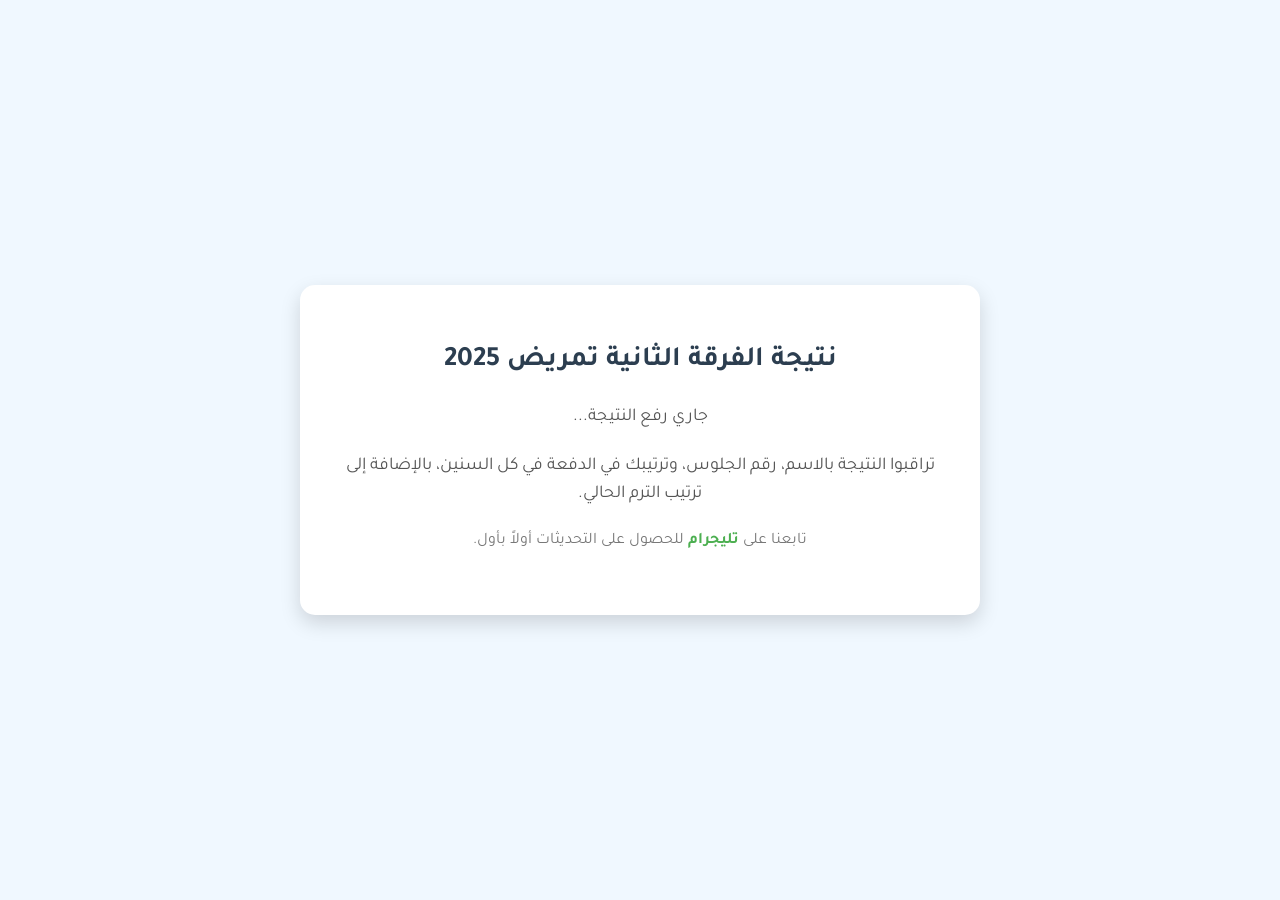
==== index.html @ 16c9d93f "Update index.html" ====
<!DOCTYPE html>
<html lang="ar">
<head>
    <meta charset="UTF-8">
    <meta name="viewport" content="width=device-width, initial-scale=1.0">
    <title>نتيجة الفرقة الثانية تمريض 2025</title>
    <style>
        body {
            font-family: 'Tajawal', sans-serif; /* خط عربي أنيق */
            direction: rtl;
            background-color: #f0f8ff;
            margin: 0;
            padding: 0;
            display: flex;
            justify-content: center;
            align-items: center;
            min-height: 100vh;
        }

        .container {
            width: 90%;
            max-width: 600px;
            margin: 20px;
            padding: 40px;
            background-color: #ffffff;
            border-radius: 15px;
            box-shadow: 0 8px 20px rgba(0, 0, 0, 0.15);
            text-align: center;
            transition: transform 0.3s ease, box-shadow 0.3s ease;
        }

        .container:hover {
            transform: translateY(-5px);
            box-shadow: 0 12px 25px rgba(0, 0, 0, 0.2);
        }

        h1 {
            color: #2c3e50; /* لون داكن أنيق */
            font-size: 28px;
            margin-bottom: 25px;
            font-weight: 700;
        }

        p {
            font-size: 18px;
            color: #555;
            line-height: 1.6;
            margin-bottom: 20px;
        }

        .note {
            font-size: 16px;
            color: #777;
            margin-top: 20px;
        }

        /* زر افتراضي */
        .button {
            display: inline-block;
            padding: 12px 30px;
            font-size: 16px;
            color: #fff;
            background-color: #4CAF50;
            border: none;
            border-radius: 25px;
            cursor: pointer;
            transition: background-color 0.3s ease;
        }

        .button:hover {
            background-color: #45a049;
        }

        /* رابط */
        a {
            color: #4CAF50;
            text-decoration: none;
            font-weight: bold;
        }

        a:hover {
            text-decoration: underline;
        }

        /* التنسيق للهواتف */
        @media (max-width: 768px) {
            h1 {
                font-size: 24px;
            }

            p {
                font-size: 16px;
            }

            .button {
                padding: 10px 25px;
                font-size: 14px;
            }
        }
    </style>
    <!-- رابط خط Tajawal من Google Fonts -->
    <link href="https://fonts.googleapis.com/css2?family=Tajawal:wght@400;700&display=swap" rel="stylesheet">
</head>
<body>

    <div class="container">
        <h1>نتيجة الفرقة الثانية تمريض 2025</h1>
        <p>جاري رفع النتيجة...</p>
        <p>تراقبوا النتيجة بالاسم، رقم الجلوس، وترتيبك في الدفعة في كل السنين، بالإضافة إلى ترتيب الترم الحالي.</p>
        <p class="note">تابعنا على <a href="https://t.me/Nursingology2025" target="_blank">تليجرام</a> للحصول على التحديثات أولاً بأول.</p>
    </div>

</body>
</html>
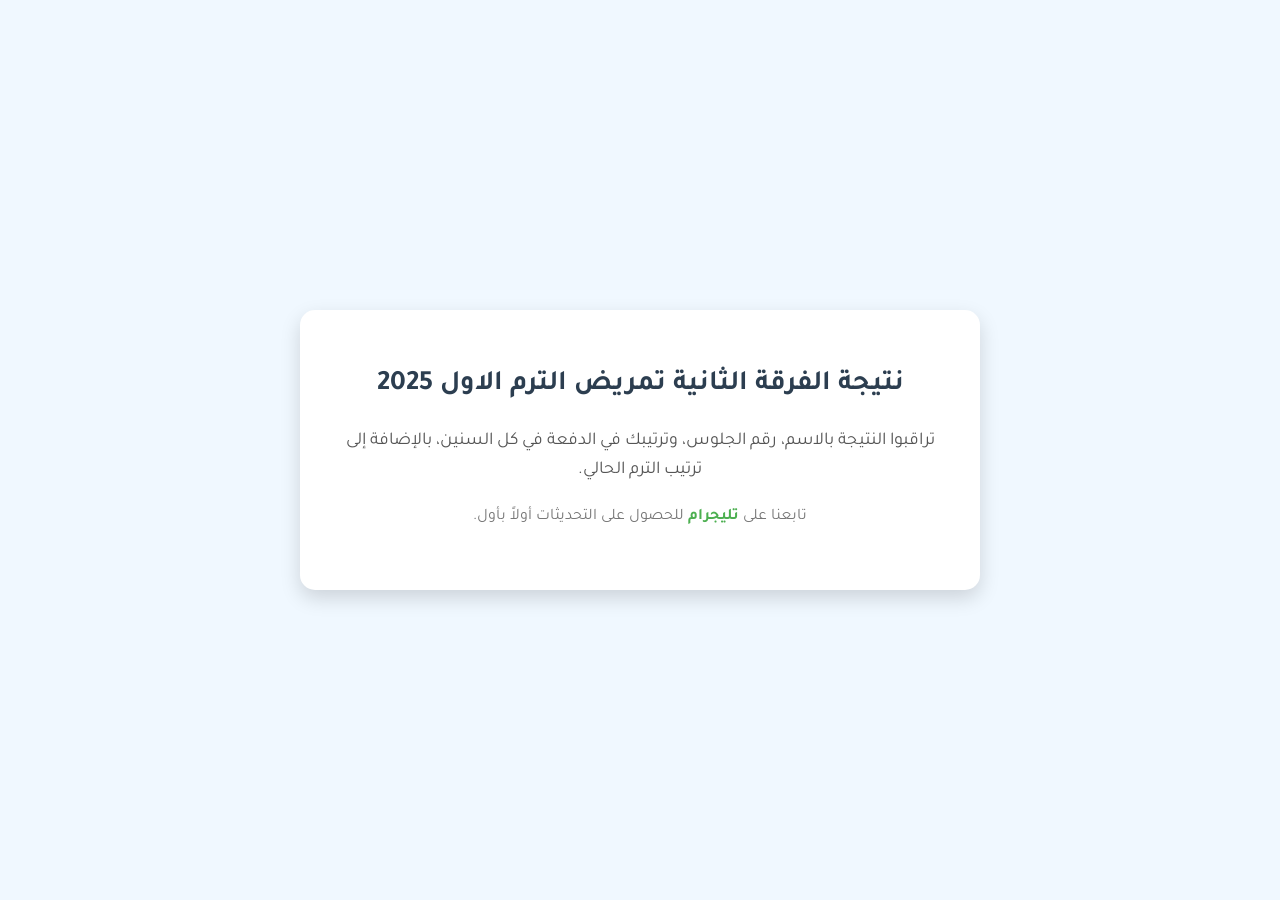
==== commit 7ea3a248: "Update index.html" ====
--- a/index.html
+++ b/index.html
@@ -104,8 +104,7 @@
 <body>
 
     <div class="container">
-        <h1>نتيجة الفرقة الثانية تمريض 2025</h1>
-        <p>جاري رفع النتيجة...</p>
+        <h1>نتيجة الفرقة الثانية تمريض الترم الاول 2025</h1>
         <p>تراقبوا النتيجة بالاسم، رقم الجلوس، وترتيبك في الدفعة في كل السنين، بالإضافة إلى ترتيب الترم الحالي.</p>
         <p class="note">تابعنا على <a href="https://t.me/Nursingology2025" target="_blank">تليجرام</a> للحصول على التحديثات أولاً بأول.</p>
     </div>
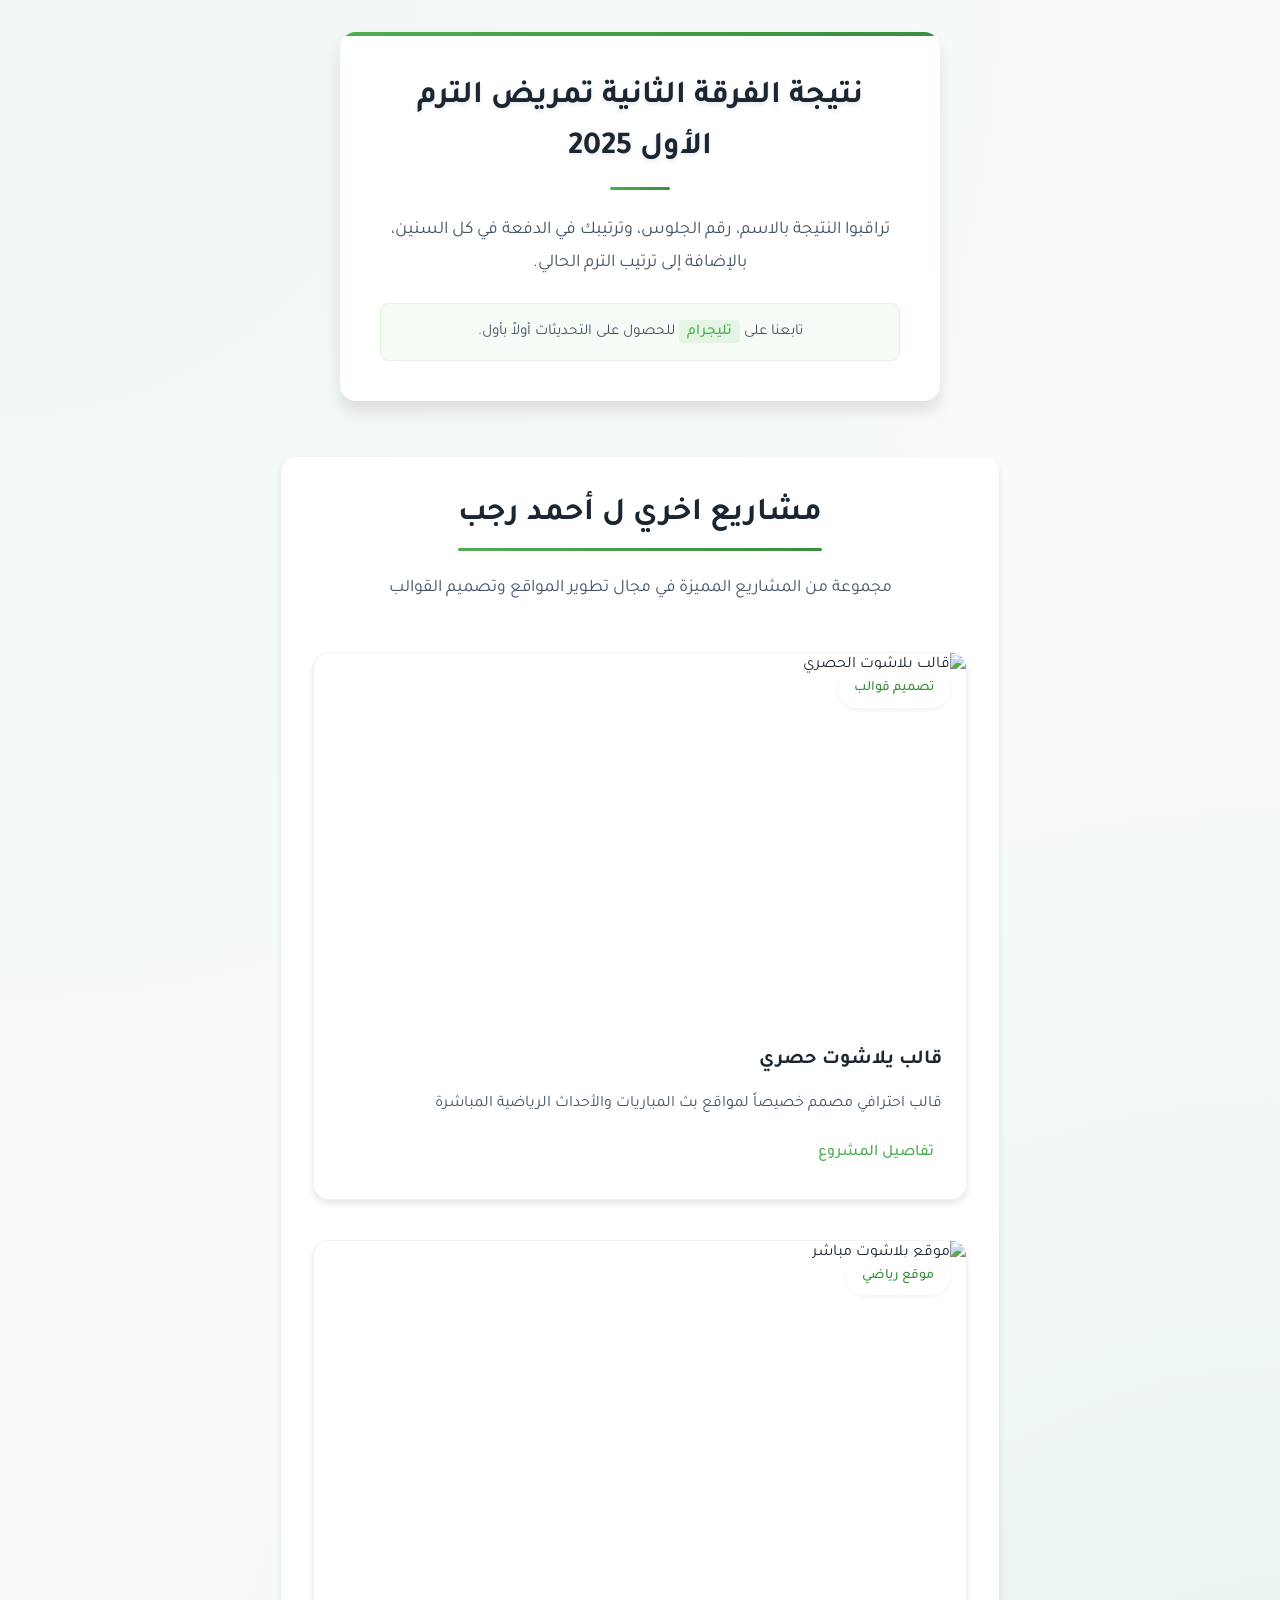
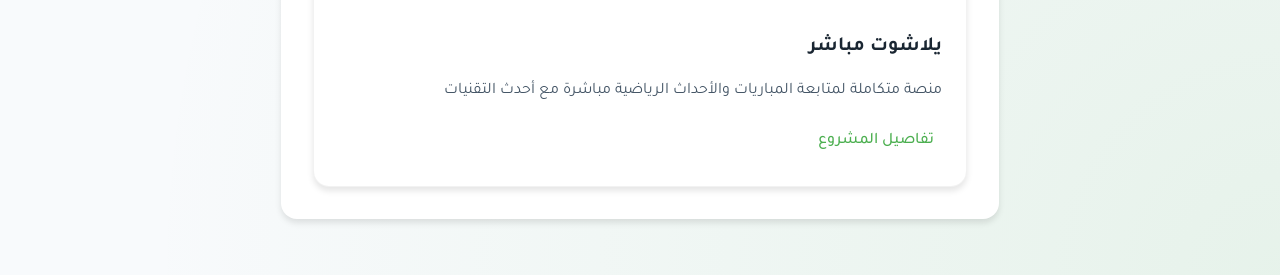
==== commit e49c5ac7: "Update index.html" ====
--- a/index.html
+++ b/index.html
@@ -3,111 +3,365 @@
 <head>
     <meta charset="UTF-8">
     <meta name="viewport" content="width=device-width, initial-scale=1.0">
+    <meta name="description" content="نتائج الفرقة الثانية تمريض 2025 - الترم الأول - موقع رسمي">
+    <meta name="theme-color" content="#4CAF50">
     <title>نتيجة الفرقة الثانية تمريض 2025</title>
+    <link href="https://fonts.googleapis.com/css2?family=Tajawal:wght@400;500;700&display=swap" rel="stylesheet">
     <style>
-        body {
-            font-family: 'Tajawal', sans-serif; /* خط عربي أنيق */
-            direction: rtl;
-            background-color: #f0f8ff;
+        :root {
+            --primary-color: #4CAF50;
+            --primary-light: #81c784;
+            --primary-dark: #388e3c;
+            --primary-hover: #45a049;
+            --text-primary: #1a2632;
+            --text-secondary: #445566;
+            --background-main: #f8fafc;
+            --card-background: #ffffff;
+            --gradient-primary: linear-gradient(135deg, var(--primary-color), var(--primary-dark));
+            --shadow-sm: 0 2px 4px rgba(0, 0, 0, 0.05);
+            --shadow-md: 0 4px 6px rgba(0, 0, 0, 0.1);
+            --shadow-lg: 0 10px 15px rgba(0, 0, 0, 0.1);
+            --border-radius: 1rem;
+            --transition-base: all 0.3s ease;
+        }
+
+        @keyframes fadeIn {
+            from { opacity: 0; transform: translateY(20px); }
+            to { opacity: 1; transform: translateY(0); }
+        }
+
+        @keyframes pulseGlow {
+            0% { box-shadow: 0 0 0 0 rgba(76, 175, 80, 0.4); }
+            70% { box-shadow: 0 0 0 10px rgba(76, 175, 80, 0); }
+            100% { box-shadow: 0 0 0 0 rgba(76, 175, 80, 0); }
+        }
+
+        * {
             margin: 0;
             padding: 0;
+            box-sizing: border-box;
+        }
+
+        body {
+            font-family: 'Tajawal', sans-serif;
+            direction: rtl;
+            background-color: var(--background-main);
+            background-image: 
+                radial-gradient(circle at 100% 100%, rgba(76, 175, 80, 0.1) 0%, transparent 50%),
+                radial-gradient(circle at 0% 0%, rgba(76, 175, 80, 0.05) 0%, transparent 50%);
+            line-height: 1.6;
+            min-height: 100vh;
             display: flex;
-            justify-content: center;
+            flex-direction: column;
             align-items: center;
-            min-height: 100vh;
+            color: var(--text-primary);
         }
 
         .container {
-            width: 90%;
-            max-width: 600px;
-            margin: 20px;
-            padding: 40px;
-            background-color: #ffffff;
-            border-radius: 15px;
-            box-shadow: 0 8px 20px rgba(0, 0, 0, 0.15);
+            width: min(90%, 600px);
+            margin: 2rem auto;
+            padding: 2.5rem;
+            background-color: var(--card-background);
+            border-radius: var(--border-radius);
+            box-shadow: var(--shadow-lg);
             text-align: center;
-            transition: transform 0.3s ease, box-shadow 0.3s ease;
+            transition: var(--transition-base);
+            animation: fadeIn 0.6s ease-out;
+            position: relative;
+            overflow: hidden;
+        }
+
+        .container::before {
+            content: '';
+            position: absolute;
+            top: 0;
+            left: 0;
+            right: 0;
+            height: 4px;
+            background: var(--gradient-primary);
         }
 
         .container:hover {
             transform: translateY(-5px);
-            box-shadow: 0 12px 25px rgba(0, 0, 0, 0.2);
+            box-shadow: var(--shadow-lg), 0 15px 30px rgba(76, 175, 80, 0.1);
         }
 
         h1 {
-            color: #2c3e50; /* لون داكن أنيق */
-            font-size: 28px;
-            margin-bottom: 25px;
+            color: var(--text-primary);
+            font-size: clamp(1.5rem, 4vw, 2rem);
+            margin-bottom: 1.5rem;
             font-weight: 700;
+            text-shadow: 0 2px 4px rgba(0, 0, 0, 0.1);
+            position: relative;
+            padding-bottom: 1rem;
+        }
+
+        h1::after {
+            content: '';
+            position: absolute;
+            bottom: 0;
+            right: 50%;
+            transform: translateX(50%);
+            width: 60px;
+            height: 3px;
+            background: var(--gradient-primary);
+            border-radius: 3px;
         }
 
         p {
-            font-size: 18px;
-            color: #555;
+            font-size: clamp(1rem, 2vw, 1.125rem);
+            color: var(--text-secondary);
+            margin-bottom: 1.25rem;
+            line-height: 1.8;
+        }
+
+        .note {
+            font-size: 0.95em;
+            color: var(--text-secondary);
+            margin-top: 1.5rem;
+            padding: 1rem;
+            background: rgba(76, 175, 80, 0.05);
+            border-radius: 0.5rem;
+            border: 1px solid rgba(76, 175, 80, 0.1);
+        }
+
+        .telegram-link {
+            color: var(--primary-color);
+            text-decoration: none;
+            font-weight: 500;
+            transition: var(--transition-base);
+            padding: 0.25rem 0.5rem;
+            border-radius: 0.25rem;
+            background: rgba(76, 175, 80, 0.1);
+        }
+
+        .telegram-link:hover {
+            color: var(--primary-dark);
+            background: rgba(76, 175, 80, 0.15);
+            text-decoration: none;
+        }
+
+        .projects {
+            width: min(90%, 1200px);
+            margin: 3.5rem auto;
+            padding: 2rem;
+            background: var(--card-background);
+            border-radius: var(--border-radius);
+            box-shadow: var(--shadow-md);
+        }
+
+        .projects-header {
+            text-align: center;
+            margin-bottom: 3rem;
+            position: relative;
+        }
+
+        .projects h2 {
+            font-size: clamp(1.5rem, 3vw, 2rem);
+            color: var(--text-primary);
+            margin-bottom: 1rem;
+            position: relative;
+            display: inline-block;
+        }
+
+        .projects h2::after {
+            content: '';
+            position: absolute;
+            bottom: -10px;
+            right: 0;
+            width: 100%;
+            height: 3px;
+            background: var(--gradient-primary);
+            border-radius: 3px;
+        }
+
+        .projects-description {
+            color: var(--text-secondary);
+            font-size: 1.1rem;
+            max-width: 600px;
+            margin: 1rem auto;
+        }
+
+        .project-grid {
+            display: grid;
+            grid-template-columns: repeat(auto-fit, minmax(320px, 1fr));
+            gap: 2.5rem;
+            margin-top: 2rem;
+        }
+
+        .project-item {
+            background: var(--card-background);
+            border-radius: var(--border-radius);
+            overflow: hidden;
+            box-shadow: var(--shadow-md);
+            transition: var(--transition-base);
+            position: relative;
+            display: flex;
+            flex-direction: column;
+            border: 1px solid rgba(0, 0, 0, 0.05);
+        }
+
+        .project-item:hover {
+            transform: translateY(-5px);
+            box-shadow: var(--shadow-lg);
+        }
+
+        .project-image-wrapper {
+            position: relative;
+            overflow: hidden;
+            aspect-ratio: 16/9;
+        }
+
+        .project-item img {
+            width: 100%;
+            height: 100%;
+            object-fit: cover;
+            transition: transform 0.5s ease;
+        }
+
+        .project-item:hover img {
+            transform: scale(1.08);
+        }
+
+        .project-content {
+            padding: 1.5rem;
+            display: flex;
+            flex-direction: column;
+            gap: 1rem;
+            flex: 1;
+        }
+
+        .project-title {
+            font-size: 1.25rem;
+            color: var(--text-primary);
+            font-weight: 700;
+            margin: 0;
+        }
+
+        .project-description {
+            color: var(--text-secondary);
+            font-size: 1rem;
             line-height: 1.6;
-            margin-bottom: 20px;
-        }
-
-        .note {
-            font-size: 16px;
-            color: #777;
-            margin-top: 20px;
-        }
-
-        /* زر افتراضي */
-        .button {
-            display: inline-block;
-            padding: 12px 30px;
-            font-size: 16px;
-            color: #fff;
-            background-color: #4CAF50;
-            border: none;
-            border-radius: 25px;
-            cursor: pointer;
-            transition: background-color 0.3s ease;
-        }
-
-        .button:hover {
-            background-color: #45a049;
-        }
-
-        /* رابط */
-        a {
-            color: #4CAF50;
+            margin: 0;
+        }
+
+        .project-link {
+            display: inline-flex;
+            align-items: center;
+            gap: 0.5rem;
+            color: var(--primary-color);
             text-decoration: none;
-            font-weight: bold;
-        }
-
-        a:hover {
-            text-decoration: underline;
-        }
-
-        /* التنسيق للهواتف */
+            font-weight: 500;
+            margin-top: auto;
+            padding: 0.5rem;
+            border-radius: 0.5rem;
+            transition: var(--transition-base);
+        }
+
+        .project-link:hover {
+            background: rgba(76, 175, 80, 0.1);
+            color: var(--primary-dark);
+        }
+
+        .project-tag {
+            position: absolute;
+            top: 1rem;
+            right: 1rem;
+            background: rgba(255, 255, 255, 0.9);
+            padding: 0.5rem 1rem;
+            border-radius: 2rem;
+            font-size: 0.875rem;
+            color: var(--primary-dark);
+            font-weight: 500;
+            box-shadow: var(--shadow-sm);
+        }
+
         @media (max-width: 768px) {
-            h1 {
-                font-size: 24px;
-            }
-
-            p {
-                font-size: 16px;
-            }
-
-            .button {
-                padding: 10px 25px;
-                font-size: 14px;
+            .container {
+                padding: 1.5rem;
+                margin: 1rem auto;
+            }
+
+            .projects {
+                padding: 1.5rem;
+                margin: 2rem auto;
+            }
+
+            .project-grid {
+                grid-template-columns: 1fr;
+                gap: 2rem;
+            }
+
+            .project-content {
+                padding: 1.25rem;
+            }
+        }
+
+        @media (prefers-reduced-motion: reduce) {
+            .container,
+            .project-item {
+                animation: none;
+            }
+
+            .container:hover,
+            .project-item:hover {
+                transform: none;
+            }
+
+            .project-item:hover img {
+                transform: none;
             }
         }
     </style>
-    <!-- رابط خط Tajawal من Google Fonts -->
-    <link href="https://fonts.googleapis.com/css2?family=Tajawal:wght@400;700&display=swap" rel="stylesheet">
 </head>
 <body>
-
-    <div class="container">
-        <h1>نتيجة الفرقة الثانية تمريض الترم الاول 2025</h1>
-        <p>تراقبوا النتيجة بالاسم، رقم الجلوس، وترتيبك في الدفعة في كل السنين، بالإضافة إلى ترتيب الترم الحالي.</p>
-        <p class="note">تابعنا على <a href="https://t.me/Nursingology2025" target="_blank">تليجرام</a> للحصول على التحديثات أولاً بأول.</p>
-    </div>
-
+    <main>
+        <div class="container">
+            <h1>نتيجة الفرقة الثانية تمريض الترم الأول 2025</h1>
+            <p>تراقبوا النتيجة بالاسم، رقم الجلوس، وترتيبك في الدفعة في كل السنين، بالإضافة إلى ترتيب الترم الحالي.</p>
+            <div class="note">
+                تابعنا على 
+                <a href="https://t.me/Nursingology2025" target="_blank" rel="noopener" class="telegram-link">تليجرام</a> 
+                للحصول على التحديثات أولاً بأول.
+            </div>
+        </div>
+
+        <section class="projects">
+            <div class="projects-header">
+                <h2>مشاريع اخري ل أحمد رجب</h2>
+                <p class="projects-description">مجموعة من المشاريع المميزة في مجال تطوير المواقع وتصميم القوالب</p>
+            </div>
+            
+            <div class="project-grid">
+                <article class="project-item">
+                    <div class="project-image-wrapper">
+                        <img src="https://nafezly-production.fra1.cdn.digitaloceanspaces.com/uploads/services/27872_62d70c73ecc2f-1658260595.jpg" alt="قالب يلاشوت الحصري">
+                        <span class="project-tag">تصميم قوالب</span>
+                    </div>
+                    <div class="project-content">
+                        <h3 class="project-title">قالب يلاشوت حصري</h3>
+                        <p class="project-description">قالب احترافي مصمم خصيصاً لمواقع بث المباريات والأحداث الرياضية المباشرة</p>
+                        <a href="https://khamsat.com/user/abuhmid" target="_blank" rel="noopener" class="project-link">
+                            تفاصيل المشروع
+                        </a>
+                    </div>
+                </article>
+
+                <article class="project-item">
+                    <div class="project-image-wrapper">
+                        <img src="https://khamsat.hsoubcdn.com/images/services/2500970/647ab84b4382a92a9743b61cd7f50200.jpg" alt="موقع يلاشوت مباشر">
+                        <span class="project-tag">موقع رياضي</span>
+                    </div>
+                    <div class="project-content">
+                        <h3 class="project-title">يلاشوت مباشر</h3>
+                        <p class="project-description">منصة متكاملة لمتابعة المباريات والأحداث الرياضية مباشرة مع أحدث التقنيات</p>
+                        <a href="https://khamsat.com/user/abuhmid" target="_blank" rel="noopener" class="project-link">
+                            تفاصيل المشروع
+                        </a>
+                    </div>
+                </article>
+            </div>
+        </section>
+    </main>
 </body>
 </html>
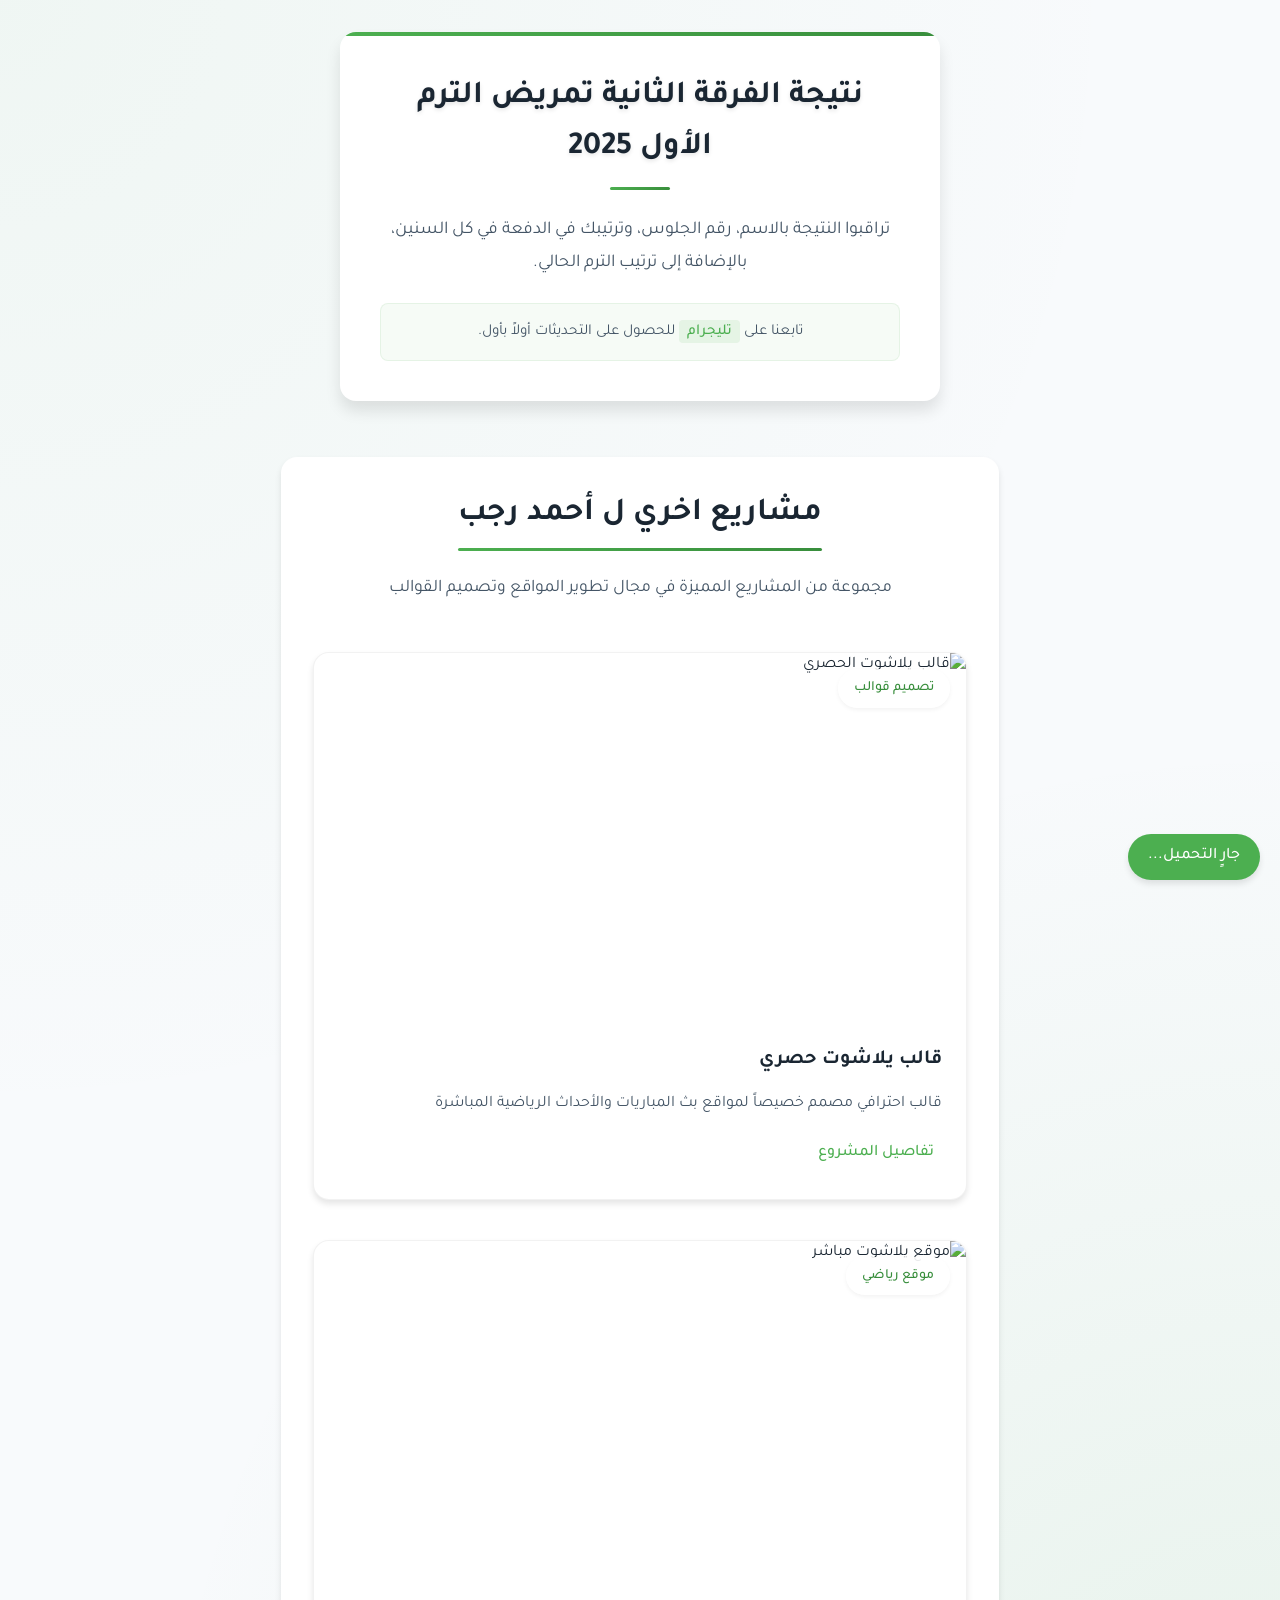
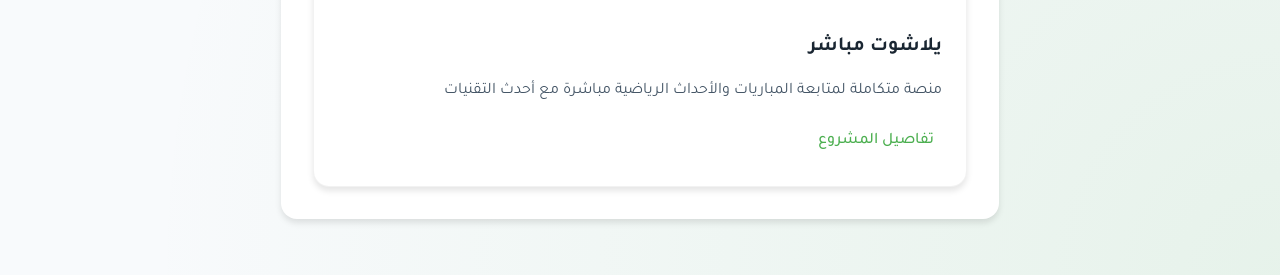
==== commit 72e1006b: "Update index.html" ====
--- a/index.html
+++ b/index.html
@@ -276,6 +276,28 @@
             box-shadow: var(--shadow-sm);
         }
 
+        /* زر عدد الزوار */
+        .visitor-count {
+            position: fixed;
+            bottom: 20px;
+            right: 20px;
+            background-color: var(--primary-color);
+            color: white;
+            padding: 10px 20px;
+            border-radius: 25px;
+            box-shadow: var(--shadow-md);
+            font-size: 1rem;
+            font-weight: 500;
+            cursor: pointer;
+            transition: var(--transition-base);
+            z-index: 1000;
+        }
+
+        .visitor-count:hover {
+            background-color: var(--primary-dark);
+            transform: translateY(-2px);
+        }
+
         @media (max-width: 768px) {
             .container {
                 padding: 1.5rem;
@@ -362,6 +384,45 @@
                 </article>
             </div>
         </section>
+
+        <!-- زر عدد الزوار -->
+        <div class="visitor-count" id="visitorCount">جارٍ التحميل...</div>
     </main>
+
+    <script type="module">
+        // Import Firebase functions
+        import { initializeApp } from "https://www.gstatic.com/firebasejs/10.7.1/firebase-app.js";
+        import { getDatabase, ref, transaction, onValue } from "https://www.gstatic.com/firebasejs/10.7.1/firebase-database.js";
+
+        // Your web app's Firebase configuration
+        const firebaseConfig = {
+            apiKey: "AIzaSyBspquJBaQrSm1JnEqr1MuTd_8PUGgpbOw",
+            authDomain: "numbervistor.firebaseapp.com",
+            projectId: "numbervistor",
+            storageBucket: "numbervistor.appspot.com",
+            messagingSenderId: "46274792407",
+            appId: "1:46274792407:web:596087e37d1e0798939992",
+            measurementId: "G-ES4BS066E1",
+            databaseURL: "https://numbervistor-default-rtdb.firebaseio.com/" // تأكد من إضافة هذا
+        };
+
+        // Initialize Firebase
+        const app = initializeApp(firebaseConfig);
+        const database = getDatabase(app);
+
+        // Reference to the visitorCount path
+        const visitorCountRef = ref(database, 'visitorCount');
+
+        // Increase visitor count
+        transaction(visitorCountRef, (count) => {
+            return (count || 0) + 1;
+        });
+
+        // Display visitor count
+        onValue(visitorCountRef, (snapshot) => {
+            const count = snapshot.val();
+            document.getElementById('visitorCount').textContent = `عدد الزوار: ${count}`;
+        });
+    </script>
 </body>
 </html>
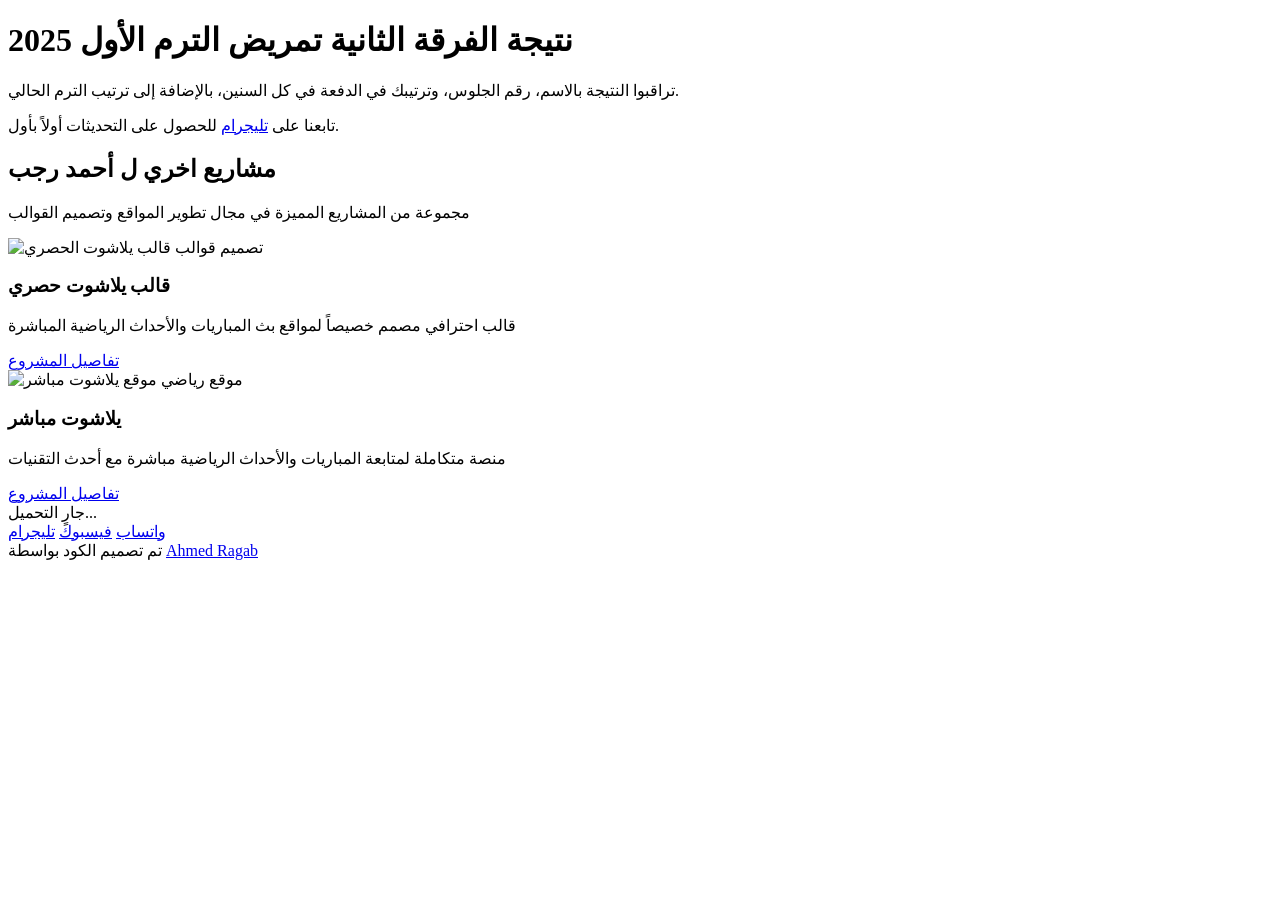
==== commit 0237206e: "Update index.html" ====
--- a/index.html
+++ b/index.html
@@ -7,334 +7,7 @@
     <meta name="theme-color" content="#4CAF50">
     <title>نتيجة الفرقة الثانية تمريض 2025</title>
     <link href="https://fonts.googleapis.com/css2?family=Tajawal:wght@400;500;700&display=swap" rel="stylesheet">
-    <style>
-        :root {
-            --primary-color: #4CAF50;
-            --primary-light: #81c784;
-            --primary-dark: #388e3c;
-            --primary-hover: #45a049;
-            --text-primary: #1a2632;
-            --text-secondary: #445566;
-            --background-main: #f8fafc;
-            --card-background: #ffffff;
-            --gradient-primary: linear-gradient(135deg, var(--primary-color), var(--primary-dark));
-            --shadow-sm: 0 2px 4px rgba(0, 0, 0, 0.05);
-            --shadow-md: 0 4px 6px rgba(0, 0, 0, 0.1);
-            --shadow-lg: 0 10px 15px rgba(0, 0, 0, 0.1);
-            --border-radius: 1rem;
-            --transition-base: all 0.3s ease;
-        }
-
-        @keyframes fadeIn {
-            from { opacity: 0; transform: translateY(20px); }
-            to { opacity: 1; transform: translateY(0); }
-        }
-
-        @keyframes pulseGlow {
-            0% { box-shadow: 0 0 0 0 rgba(76, 175, 80, 0.4); }
-            70% { box-shadow: 0 0 0 10px rgba(76, 175, 80, 0); }
-            100% { box-shadow: 0 0 0 0 rgba(76, 175, 80, 0); }
-        }
-
-        * {
-            margin: 0;
-            padding: 0;
-            box-sizing: border-box;
-        }
-
-        body {
-            font-family: 'Tajawal', sans-serif;
-            direction: rtl;
-            background-color: var(--background-main);
-            background-image: 
-                radial-gradient(circle at 100% 100%, rgba(76, 175, 80, 0.1) 0%, transparent 50%),
-                radial-gradient(circle at 0% 0%, rgba(76, 175, 80, 0.05) 0%, transparent 50%);
-            line-height: 1.6;
-            min-height: 100vh;
-            display: flex;
-            flex-direction: column;
-            align-items: center;
-            color: var(--text-primary);
-        }
-
-        .container {
-            width: min(90%, 600px);
-            margin: 2rem auto;
-            padding: 2.5rem;
-            background-color: var(--card-background);
-            border-radius: var(--border-radius);
-            box-shadow: var(--shadow-lg);
-            text-align: center;
-            transition: var(--transition-base);
-            animation: fadeIn 0.6s ease-out;
-            position: relative;
-            overflow: hidden;
-        }
-
-        .container::before {
-            content: '';
-            position: absolute;
-            top: 0;
-            left: 0;
-            right: 0;
-            height: 4px;
-            background: var(--gradient-primary);
-        }
-
-        .container:hover {
-            transform: translateY(-5px);
-            box-shadow: var(--shadow-lg), 0 15px 30px rgba(76, 175, 80, 0.1);
-        }
-
-        h1 {
-            color: var(--text-primary);
-            font-size: clamp(1.5rem, 4vw, 2rem);
-            margin-bottom: 1.5rem;
-            font-weight: 700;
-            text-shadow: 0 2px 4px rgba(0, 0, 0, 0.1);
-            position: relative;
-            padding-bottom: 1rem;
-        }
-
-        h1::after {
-            content: '';
-            position: absolute;
-            bottom: 0;
-            right: 50%;
-            transform: translateX(50%);
-            width: 60px;
-            height: 3px;
-            background: var(--gradient-primary);
-            border-radius: 3px;
-        }
-
-        p {
-            font-size: clamp(1rem, 2vw, 1.125rem);
-            color: var(--text-secondary);
-            margin-bottom: 1.25rem;
-            line-height: 1.8;
-        }
-
-        .note {
-            font-size: 0.95em;
-            color: var(--text-secondary);
-            margin-top: 1.5rem;
-            padding: 1rem;
-            background: rgba(76, 175, 80, 0.05);
-            border-radius: 0.5rem;
-            border: 1px solid rgba(76, 175, 80, 0.1);
-        }
-
-        .telegram-link {
-            color: var(--primary-color);
-            text-decoration: none;
-            font-weight: 500;
-            transition: var(--transition-base);
-            padding: 0.25rem 0.5rem;
-            border-radius: 0.25rem;
-            background: rgba(76, 175, 80, 0.1);
-        }
-
-        .telegram-link:hover {
-            color: var(--primary-dark);
-            background: rgba(76, 175, 80, 0.15);
-            text-decoration: none;
-        }
-
-        .projects {
-            width: min(90%, 1200px);
-            margin: 3.5rem auto;
-            padding: 2rem;
-            background: var(--card-background);
-            border-radius: var(--border-radius);
-            box-shadow: var(--shadow-md);
-        }
-
-        .projects-header {
-            text-align: center;
-            margin-bottom: 3rem;
-            position: relative;
-        }
-
-        .projects h2 {
-            font-size: clamp(1.5rem, 3vw, 2rem);
-            color: var(--text-primary);
-            margin-bottom: 1rem;
-            position: relative;
-            display: inline-block;
-        }
-
-        .projects h2::after {
-            content: '';
-            position: absolute;
-            bottom: -10px;
-            right: 0;
-            width: 100%;
-            height: 3px;
-            background: var(--gradient-primary);
-            border-radius: 3px;
-        }
-
-        .projects-description {
-            color: var(--text-secondary);
-            font-size: 1.1rem;
-            max-width: 600px;
-            margin: 1rem auto;
-        }
-
-        .project-grid {
-            display: grid;
-            grid-template-columns: repeat(auto-fit, minmax(320px, 1fr));
-            gap: 2.5rem;
-            margin-top: 2rem;
-        }
-
-        .project-item {
-            background: var(--card-background);
-            border-radius: var(--border-radius);
-            overflow: hidden;
-            box-shadow: var(--shadow-md);
-            transition: var(--transition-base);
-            position: relative;
-            display: flex;
-            flex-direction: column;
-            border: 1px solid rgba(0, 0, 0, 0.05);
-        }
-
-        .project-item:hover {
-            transform: translateY(-5px);
-            box-shadow: var(--shadow-lg);
-        }
-
-        .project-image-wrapper {
-            position: relative;
-            overflow: hidden;
-            aspect-ratio: 16/9;
-        }
-
-        .project-item img {
-            width: 100%;
-            height: 100%;
-            object-fit: cover;
-            transition: transform 0.5s ease;
-        }
-
-        .project-item:hover img {
-            transform: scale(1.08);
-        }
-
-        .project-content {
-            padding: 1.5rem;
-            display: flex;
-            flex-direction: column;
-            gap: 1rem;
-            flex: 1;
-        }
-
-        .project-title {
-            font-size: 1.25rem;
-            color: var(--text-primary);
-            font-weight: 700;
-            margin: 0;
-        }
-
-        .project-description {
-            color: var(--text-secondary);
-            font-size: 1rem;
-            line-height: 1.6;
-            margin: 0;
-        }
-
-        .project-link {
-            display: inline-flex;
-            align-items: center;
-            gap: 0.5rem;
-            color: var(--primary-color);
-            text-decoration: none;
-            font-weight: 500;
-            margin-top: auto;
-            padding: 0.5rem;
-            border-radius: 0.5rem;
-            transition: var(--transition-base);
-        }
-
-        .project-link:hover {
-            background: rgba(76, 175, 80, 0.1);
-            color: var(--primary-dark);
-        }
-
-        .project-tag {
-            position: absolute;
-            top: 1rem;
-            right: 1rem;
-            background: rgba(255, 255, 255, 0.9);
-            padding: 0.5rem 1rem;
-            border-radius: 2rem;
-            font-size: 0.875rem;
-            color: var(--primary-dark);
-            font-weight: 500;
-            box-shadow: var(--shadow-sm);
-        }
-
-        /* زر عدد الزوار */
-        .visitor-count {
-            position: fixed;
-            bottom: 20px;
-            right: 20px;
-            background-color: var(--primary-color);
-            color: white;
-            padding: 10px 20px;
-            border-radius: 25px;
-            box-shadow: var(--shadow-md);
-            font-size: 1rem;
-            font-weight: 500;
-            cursor: pointer;
-            transition: var(--transition-base);
-            z-index: 1000;
-        }
-
-        .visitor-count:hover {
-            background-color: var(--primary-dark);
-            transform: translateY(-2px);
-        }
-
-        @media (max-width: 768px) {
-            .container {
-                padding: 1.5rem;
-                margin: 1rem auto;
-            }
-
-            .projects {
-                padding: 1.5rem;
-                margin: 2rem auto;
-            }
-
-            .project-grid {
-                grid-template-columns: 1fr;
-                gap: 2rem;
-            }
-
-            .project-content {
-                padding: 1.25rem;
-            }
-        }
-
-        @media (prefers-reduced-motion: reduce) {
-            .container,
-            .project-item {
-                animation: none;
-            }
-
-            .container:hover,
-            .project-item:hover {
-                transform: none;
-            }
-
-            .project-item:hover img {
-                transform: none;
-            }
-        }
-    </style>
+    <link rel="stylesheet" href="styles.css">
 </head>
 <body>
     <main>
@@ -385,44 +58,22 @@
             </div>
         </section>
 
-        <!-- زر عدد الزوار -->
         <div class="visitor-count" id="visitorCount">جارٍ التحميل...</div>
     </main>
 
-    <script type="module">
-        // Import Firebase functions
-        import { initializeApp } from "https://www.gstatic.com/firebasejs/10.7.1/firebase-app.js";
-        import { getDatabase, ref, transaction, onValue } from "https://www.gstatic.com/firebasejs/10.7.1/firebase-database.js";
+    <footer>
+        <div class="footer-content">
+            <div class="footer-links">
+                <a href="https://wa.me/01021440874" target="_blank" rel="noopener">واتساب</a>
+                <a href="https://www.facebook.com/alproda" target="_blank" rel="noopener">فيسبوك</a>
+                <a href="https://t.me/Ah_Alproda" target="_blank" rel="noopener">تليجرام</a>
+            </div>
+            <div class="footer-credit">
+                تم تصميم الكود بواسطة <a href="https://khamsat.com/user/abuhmid" target="_blank" rel="noopener">Ahmed Ragab</a>
+            </div>
+        </div>
+    </footer>
 
-        // Your web app's Firebase configuration
-        const firebaseConfig = {
-            apiKey: "AIzaSyBspquJBaQrSm1JnEqr1MuTd_8PUGgpbOw",
-            authDomain: "numbervistor.firebaseapp.com",
-            projectId: "numbervistor",
-            storageBucket: "numbervistor.appspot.com",
-            messagingSenderId: "46274792407",
-            appId: "1:46274792407:web:596087e37d1e0798939992",
-            measurementId: "G-ES4BS066E1",
-            databaseURL: "https://numbervistor-default-rtdb.firebaseio.com/" // تأكد من إضافة هذا
-        };
-
-        // Initialize Firebase
-        const app = initializeApp(firebaseConfig);
-        const database = getDatabase(app);
-
-        // Reference to the visitorCount path
-        const visitorCountRef = ref(database, 'visitorCount');
-
-        // Increase visitor count
-        transaction(visitorCountRef, (count) => {
-            return (count || 0) + 1;
-        });
-
-        // Display visitor count
-        onValue(visitorCountRef, (snapshot) => {
-            const count = snapshot.val();
-            document.getElementById('visitorCount').textContent = `عدد الزوار: ${count}`;
-        });
-    </script>
+    <script type="module" src="app.js"></script>
 </body>
 </html>
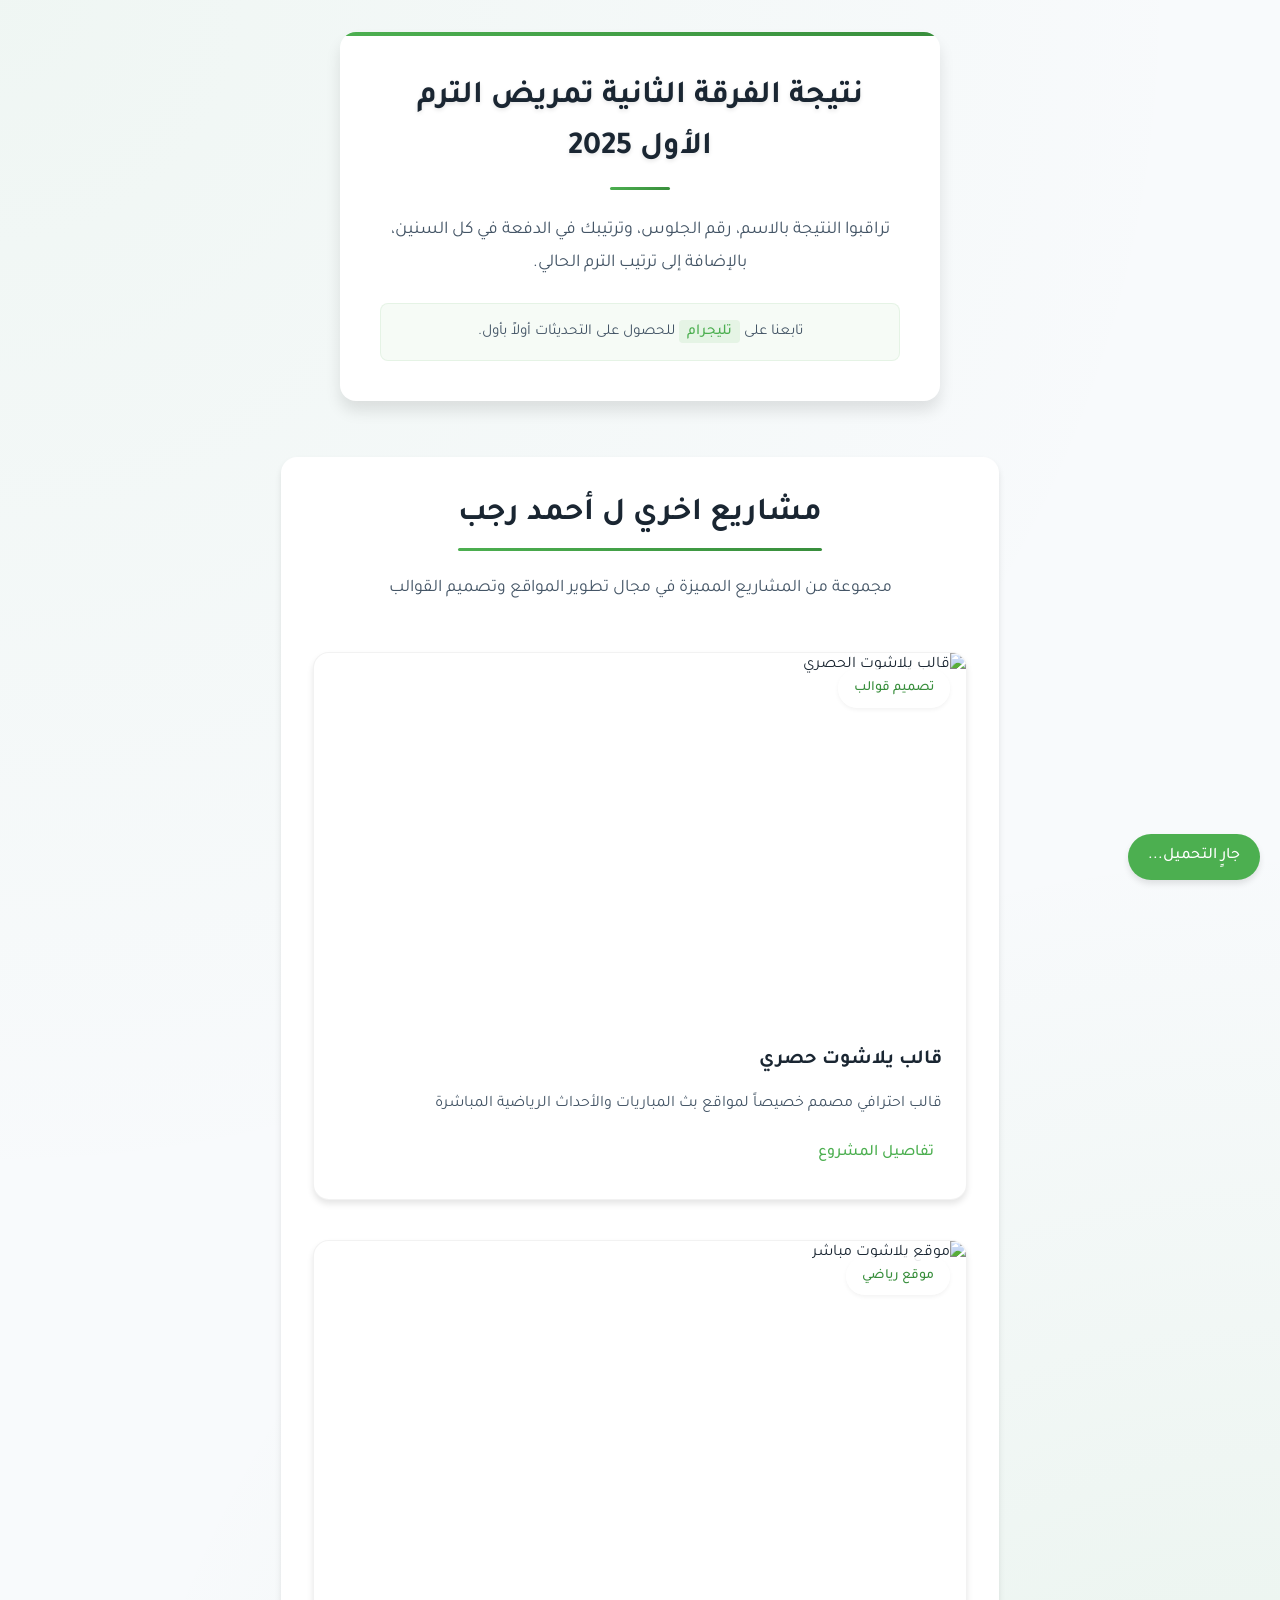
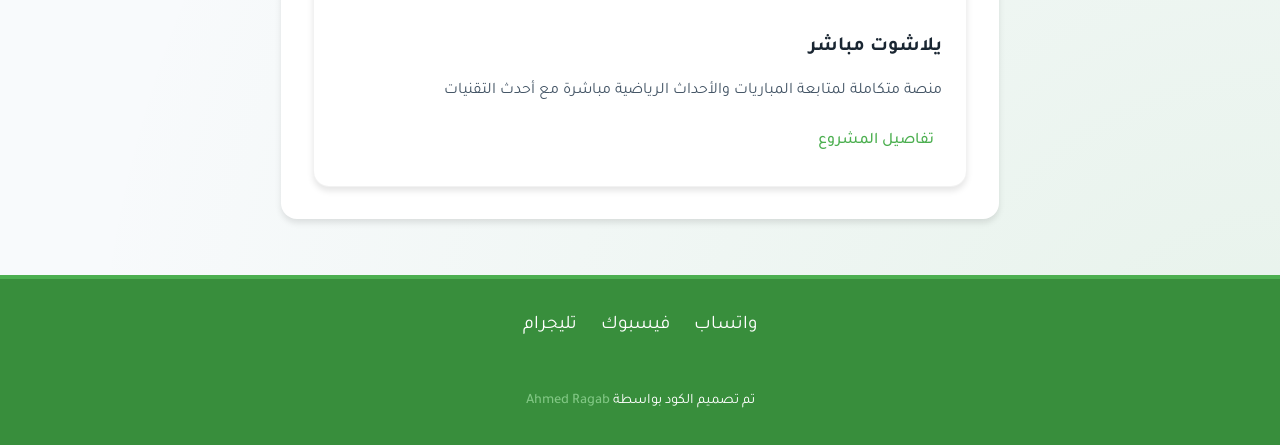
==== commit e2841fc6: "Update index.html" ====
--- a/index.html
+++ b/index.html
@@ -20,7 +20,6 @@
                 للحصول على التحديثات أولاً بأول.
             </div>
         </div>
-
         <section class="projects">
             <div class="projects-header">
                 <h2>مشاريع اخري ل أحمد رجب</h2>
@@ -41,7 +40,6 @@
                         </a>
                     </div>
                 </article>
-
                 <article class="project-item">
                     <div class="project-image-wrapper">
                         <img src="https://khamsat.hsoubcdn.com/images/services/2500970/647ab84b4382a92a9743b61cd7f50200.jpg" alt="موقع يلاشوت مباشر">
@@ -57,10 +55,8 @@
                 </article>
             </div>
         </section>
-
         <div class="visitor-count" id="visitorCount">جارٍ التحميل...</div>
     </main>
-
     <footer>
         <div class="footer-content">
             <div class="footer-links">
@@ -74,6 +70,7 @@
         </div>
     </footer>
 
+    <!-- Firebase App Script -->
     <script type="module" src="app.js"></script>
 </body>
 </html>
--- a/styles.css
+++ b/styles.css
@@ -0,0 +1,381 @@
+:root {
+    --primary-color: #4CAF50;
+    --primary-light: #81c784;
+    --primary-dark: #388e3c;
+    --primary-hover: #45a049;
+    --text-primary: #1a2632;
+    --text-secondary: #445566;
+    --background-main: #f8fafc;
+    --card-background: #ffffff;
+    --gradient-primary: linear-gradient(135deg, var(--primary-color), var(--primary-dark));
+    --shadow-sm: 0 2px 4px rgba(0, 0, 0, 0.05);
+    --shadow-md: 0 4px 6px rgba(0, 0, 0, 0.1);
+    --shadow-lg: 0 10px 15px rgba(0, 0, 0, 0.1);
+    --border-radius: 1rem;
+    --transition-base: all 0.3s ease;
+}
+
+@keyframes fadeIn {
+    from { opacity: 0; transform: translateY(20px); }
+    to { opacity: 1; transform: translateY(0); }
+}
+
+@keyframes pulseGlow {
+    0% { box-shadow: 0 0 0 0 rgba(76, 175, 80, 0.4); }
+    70% { box-shadow: 0 0 0 10px rgba(76, 175, 80, 0); }
+    100% { box-shadow: 0 0 0 0 rgba(76, 175, 80, 0); }
+}
+
+* {
+    margin: 0;
+    padding: 0;
+    box-sizing: border-box;
+}
+
+body {
+    font-family: 'Tajawal', sans-serif;
+    direction: rtl;
+    background-color: var(--background-main);
+    background-image: 
+        radial-gradient(circle at 100% 100%, rgba(76, 175, 80, 0.1) 0%, transparent 50%),
+        radial-gradient(circle at 0% 0%, rgba(76, 175, 80, 0.05) 0%, transparent 50%);
+    line-height: 1.6;
+    min-height: 100vh;
+    display: flex;
+    flex-direction: column;
+    align-items: center;
+    color: var(--text-primary);
+}
+
+.container {
+    width: min(90%, 600px);
+    margin: 2rem auto;
+    padding: 2.5rem;
+    background-color: var(--card-background);
+    border-radius: var(--border-radius);
+    box-shadow: var(--shadow-lg);
+    text-align: center;
+    transition: var(--transition-base);
+    animation: fadeIn 0.6s ease-out;
+    position: relative;
+    overflow: hidden;
+}
+
+.container::before {
+    content: '';
+    position: absolute;
+    top: 0;
+    left: 0;
+    right: 0;
+    height: 4px;
+    background: var(--gradient-primary);
+}
+
+.container:hover {
+    transform: translateY(-5px);
+    box-shadow: var(--shadow-lg), 0 15px 30px rgba(76, 175, 80, 0.1);
+}
+
+h1 {
+    color: var(--text-primary);
+    font-size: clamp(1.5rem, 4vw, 2rem);
+    margin-bottom: 1.5rem;
+    font-weight: 700;
+    text-shadow: 0 2px 4px rgba(0, 0, 0, 0.1);
+    position: relative;
+    padding-bottom: 1rem;
+}
+
+h1::after {
+    content: '';
+    position: absolute;
+    bottom: 0;
+    right: 50%;
+    transform: translateX(50%);
+    width: 60px;
+    height: 3px;
+    background: var(--gradient-primary);
+    border-radius: 3px;
+}
+
+p {
+    font-size: clamp(1rem, 2vw, 1.125rem);
+    color: var(--text-secondary);
+    margin-bottom: 1.25rem;
+    line-height: 1.8;
+}
+
+.note {
+    font-size: 0.95em;
+    color: var(--text-secondary);
+    margin-top: 1.5rem;
+    padding: 1rem;
+    background: rgba(76, 175, 80, 0.05);
+    border-radius: 0.5rem;
+    border: 1px solid rgba(76, 175, 80, 0.1);
+}
+
+.telegram-link {
+    color: var(--primary-color);
+    text-decoration: none;
+    font-weight: 500;
+    transition: var(--transition-base);
+    padding: 0.25rem 0.5rem;
+    border-radius: 0.25rem;
+    background: rgba(76, 175, 80, 0.1);
+}
+
+.telegram-link:hover {
+    color: var(--primary-dark);
+    background: rgba(76, 175, 80, 0.15);
+    text-decoration: none;
+}
+
+.projects {
+    width: min(90%, 1200px);
+    margin: 3.5rem auto;
+    padding: 2rem;
+    background: var(--card-background);
+    border-radius: var(--border-radius);
+    box-shadow: var(--shadow-md);
+}
+
+.projects-header {
+    text-align: center;
+    margin-bottom: 3rem;
+    position: relative;
+}
+
+.projects h2 {
+    font-size: clamp(1.5rem, 3vw, 2rem);
+    color: var(--text-primary);
+    margin-bottom: 1rem;
+    position: relative;
+    display: inline-block;
+}
+
+.projects h2::after {
+    content: '';
+    position: absolute;
+    bottom: -10px;
+    right: 0;
+    width: 100%;
+    height: 3px;
+    background: var(--gradient-primary);
+    border-radius: 3px;
+}
+
+.projects-description {
+    color: var(--text-secondary);
+    font-size: 1.1rem;
+    max-width: 600px;
+    margin: 1rem auto;
+}
+
+.project-grid {
+    display: grid;
+    grid-template-columns: repeat(auto-fit, minmax(320px, 1fr));
+    gap: 2.5rem;
+    margin-top: 2rem;
+}
+
+.project-item {
+    background: var(--card-background);
+    border-radius: var(--border-radius);
+    overflow: hidden;
+    box-shadow: var(--shadow-md);
+    transition: var(--transition-base);
+    position: relative;
+    display: flex;
+    flex-direction: column;
+    border: 1px solid rgba(0, 0, 0, 0.05);
+}
+
+.project-item:hover {
+    transform: translateY(-5px);
+    box-shadow: var(--shadow-lg);
+}
+
+.project-image-wrapper {
+    position: relative;
+    overflow: hidden;
+    aspect-ratio: 16/9;
+}
+
+.project-item img {
+    width: 100%;
+    height: 100%;
+    object-fit: cover;
+    transition: transform 0.5s ease;
+}
+
+.project-item:hover img {
+    transform: scale(1.08);
+}
+
+.project-content {
+    padding: 1.5rem;
+    display: flex;
+    flex-direction: column;
+    gap: 1rem;
+    flex: 1;
+}
+
+.project-title {
+    font-size: 1.25rem;
+    color: var(--text-primary);
+    font-weight: 700;
+    margin: 0;
+}
+
+.project-description {
+    color: var(--text-secondary);
+    font-size: 1rem;
+    line-height: 1.6;
+    margin: 0;
+}
+
+.project-link {
+    display: inline-flex;
+    align-items: center;
+    gap: 0.5rem;
+    color: var(--primary-color);
+    text-decoration: none;
+    font-weight: 500;
+    margin-top: auto;
+    padding: 0.5rem;
+    border-radius: 0.5rem;
+    transition: var(--transition-base);
+}
+
+.project-link:hover {
+    background: rgba(76, 175, 80, 0.1);
+    color: var(--primary-dark);
+}
+
+.project-tag {
+    position: absolute;
+    top: 1rem;
+    right: 1rem;
+    background: rgba(255, 255, 255, 0.9);
+    padding: 0.5rem 1rem;
+    border-radius: 2rem;
+    font-size: 0.875rem;
+    color: var(--primary-dark);
+    font-weight: 500;
+    box-shadow: var(--shadow-sm);
+}
+
+.visitor-count {
+    position: fixed;
+    bottom: 20px;
+    right: 20px;
+    background-color: var(--primary-color);
+    color: white;
+    padding: 10px 20px;
+    border-radius: 25px;
+    box-shadow: var(--shadow-md);
+    font-size: 1rem;
+    font-weight: 500;
+    cursor: pointer;
+    transition: var(--transition-base);
+    z-index: 1000;
+}
+
+.visitor-count:hover {
+    background-color: var(--primary-dark);
+    transform: translateY(-2px);
+}
+
+footer {
+    background-color: var(--primary-dark);
+    color: white;
+    padding: 2rem 1rem;
+    text-align: center;
+    margin-top: auto;
+    width: 100%;
+    border-top: 4px solid var(--primary-color);
+}
+
+.footer-content {
+    max-width: 1200px;
+    margin: 0 auto;
+    display: flex;
+    flex-direction: column;
+    gap: 1rem;
+}
+
+.footer-links {
+    display: flex;
+    justify-content: center;
+    gap: 1.5rem;
+    margin-bottom: 1rem;
+}
+
+.footer-links a {
+    color: white;
+    text-decoration: none;
+    font-size: 1.2rem;
+    transition: var(--transition-base);
+}
+
+.footer-links a:hover {
+    color: var(--primary-light);
+}
+
+.footer-credit {
+    font-size: 0.9rem;
+    margin-top: 1rem;
+}
+
+.footer-credit a {
+    color: var(--primary-light);
+    text-decoration: none;
+    font-weight: 500;
+}
+
+.footer-credit a:hover {
+    text-decoration: underline;
+}
+
+@media (max-width: 768px) {
+    .container {
+        padding: 1.5rem;
+        margin: 1rem auto;
+    }
+
+    .projects {
+        padding: 1.5rem;
+        margin: 2rem auto;
+    }
+
+    .project-grid {
+        grid-template-columns: 1fr;
+        gap: 2rem;
+    }
+
+    .project-content {
+        padding: 1.25rem;
+    }
+
+    .footer-links {
+        flex-direction: column;
+        gap: 1rem;
+    }
+}
+
+@media (prefers-reduced-motion: reduce) {
+    .container,
+    .project-item {
+        animation: none;
+    }
+
+    .container:hover,
+    .project-item:hover {
+        transform: none;
+    }
+
+    .project-item:hover img {
+        transform: none;
+    }
+}
